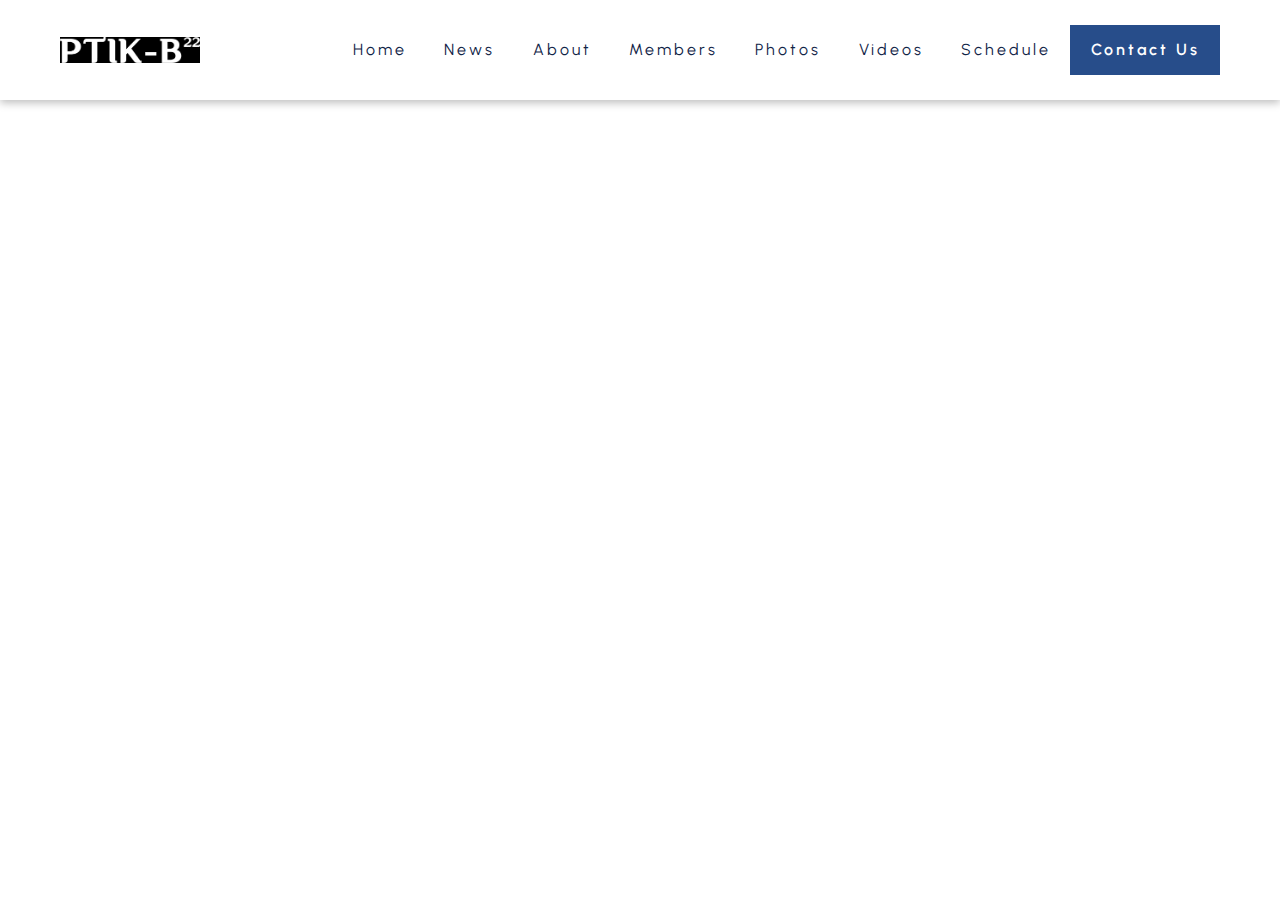
==== index.html @ fecac458 "Membuat Navbar" ====
<!doctype html>
<html lang="en">
  <head>
    <!-- Required meta tags -->
    <meta charset="utf-8">
    <meta name="viewport" content="width=device-width, initial-scale=1">

    <!-- Bootstrap CSS -->
    <link rel="stylesheet" href="./css/bootstrap.min.css">
    <link rel="stylesheet" href="./fonts/css/all.css">
    <link rel="stylesheet" href="./css/style.css">

    <title>PTIK B 22</title>
  </head>

  <body>
    
    <!--Navbar-->
    <header>
      <div class="container-fluid">
        <div class="navb-logo">
          <img src="./images/logo.png" alt="Logo">
        </div>

        <div class="navb-items d-none d-xl-flex">
          <div class="item">
            <a href="">Home</a>
          </div>
          <div class="item">
            <a href="">News</a>
          </div>
          <div class="item">
            <a href="">About</a>
          </div>
          <div class="item">
            <a href="">Members</a>
          </div>
          <div class="item">
            <a href="">Photos</a>
          </div>
          <div class="item">
            <a href="">Videos</a>
          </div>
          <div class="item">
            <a href="">Schedule</a>
          </div>
          <div class="item-button">
            <a href="" type="button">Contact Us</a>
          </div>
        </div>

        <!-- Button trigger modal -->
        <div class="mobile-toggler d-lg-none">
          <a href="#" data-bs-toggle="modal" data-bs-target="#navbModal ">
            <i class="fa-solid fa-bars"></i>
          </a>
        </div>

        <!-- Modal -->
        <div class="modal fade" id="navbModal" tabindex="-1" aria-labelledby="exampleModalLabel" aria-hidden="true">
          <div class="modal-dialog">
            <div class="modal-content">

              <div class="modal-header">
                <img src="./images/logo.png" alt="Logo">
                <button type="button" class="btn-close" data-bs-dismiss="modal" aria-label="Close"><i class="fa-solid fa-x"></i></button>
              </div>

              <div class="modal-body">
                <div class="modal-line">
                  <a href=""><i class="fa-solid fa-house"></i> Home</a>
                </div>
                <div class="modal-line">
                  <a href=""><i class="fa-solid fa-newspaper"></i> News</a>
                </div>
                <div class="modal-line">
                  <a href=""><i class="fa-solid fa-info"></i> About</a>
                </div>
                <div class="modal-line">
                  <a href=""><i class="fa-solid fa-user"></i> Members</a>
                </div>
                <div class="modal-line">
                  <a href=""><i class="fa-solid fa-image"></i> Photos</a>
                </div>
                <div class="modal-line">
                  <a href=""><i class="fa-solid fa-video"></i> Videos</a>
                </div>
                <div class="modal-line">
                  <a href=""><i class="fa-solid fa-calendar-days"></i> Schedule</a>
                </div>
                
                <a href="" class="navb-button" type="button">Contact Us</a>
                
              </div>

              <div class="mobile-modal-footer">
                <a href="" target="_blank"><i class="fa-brands fa-instagram"></i></a>
                <a href="" target="_blank"><i class="fa-brands fa-youtube"></i></a>
              </div>

            </div>
          </div>
        </div>
      </div>
    </header>

    <section>
      <div>
        <video src="./videos/vid.MP4" autoplay muted loop class="videocuy"></video>
      </div>
    </section>


    <!--JS-->
    <script src="./js/bootstrap.bundle.min.js"></script>

</html>
---- css/style.css ----
@import url('https://fonts.googleapis.com/css2?family=Urbanist:wght@300;400;500;600;700&display=swap');

body{
    font-family: 'Urbanist', sans-serif;
    overflow-x: hidden;
}

a{
    text-decoration: none;
    color: currentColor;
}

a:hover{
    color: currentColor;
}

header{
    width: 100vw;
    height: 100px;
    background-color: #fff;
    box-shadow: 0px 3px 8px rgba(0, 0, 0, 25%);
    display: flex;
    align-items: center;
}

header .container-fluid{
    width: 100%;
    padding: 0 60px;
    display: flex;
    align-items: center;
    justify-content: space-between;
}

header .navb-logo img{
    background-color: black;
    width: 140px;
    height: auto;
}

header .navb-items{
    display: flex;
    align-items: center;
    justify-content: flex-end;
    letter-spacing: 3px;
}

header .item{
    text-align: center;
    margin-inline: 3%;
    letter-spacing: 3px;
    color: #102447;
    padding: 5px 0;
    transition: all .1s ease;
    border-bottom: 0px solid #64d6f4;
    border-top: 0px solid #64d6f4;
    cursor: pointer;
}

header .item:hover{
    border-bottom: 3px solid #64d6f4;
    border-top: 3px solid #64d6f4;
}

header .item-button a{
    background-color: #274d8a;
    width: 150px;
    height: 50px;
    display: flex;
    justify-content: center;
    align-items: center;
    font-size: 16px;
    font-weight: 600;
    color: #fff;
    transition: all .5s ease;
}

header .item-button a:hover{
    background-color: #64d6f4;
}

.modal-dialog{
    margin: 0;
    width: 100%;
}

.modal-content{
    border-radius: 0;
    height: 100vh;
    overflow-y: scroll;
    background-color: #102447;
}

.modal-header{
    display: flex;
    justify-content: space-between;
    align-items: center;
    width: 88%;
    margin: 0 auto;
    padding-bottom: 16px;
    border-bottom: 2px solid #fefefe;
}

.modal-header img{
    width: 140px;
    height: auto;
    margin-top: 17.5px;
}

.modal-header .btn-close{
    background: transparent;
    opacity: 1;
}

.modal-header i{
    color: #fefefe;
    font-size: 20px;
}

.modal-body{
    width: 88%;
    margin: 0 auto;
    padding: 75px 0 0 0;
    flex: unset;
}

.modal-body .modal-line{
    width: 100%;
    display: flex;
    align-items: center;
    justify-content: center;
    padding: 7px 0;
    margin-bottom: 30px;
    cursor: pointer;
    transition: all .5s ease;
    color: #274d8a;
    border-bottom: 1px solid #274d8a;
}

.modal-body .modal-line:hover{
    color: #fefefe;
    border-bottom: 1px solid #fefefe;
}

.modal-line a{
    font-size: 15px;
    font-weight: 500;
    letter-spacing: 2.5px;
    color: #fefefe;
}

.modal-line i{
    color: currentColor;
    font-size: 20px;
    width: 20px;
    margin-right: 15px;
    padding: 0 0 3px 3px;
}

.navb-button{
    width: 100%;
    height: 40px;
    background-color: #fefefe;
    display: flex;
    justify-content: center;
    align-items: center;
    font-size: 15px;
    font-weight: 700;
    color: #274d8a;
    letter-spacing: 2px;
    transition: all .5s ease;
}

.navb-button:hover{
    background-color: #274d8a;
    color: #fefefe;
}

.mobile-modal-footer{
    margin: 0 auto;
    padding: 20% 0;
    font-size: 25px;
    color: #274d8a;
}

.mobile-modal-footer a:hover{
    color: #fefefe;
}

.videocuy{
    width: 100%;
}
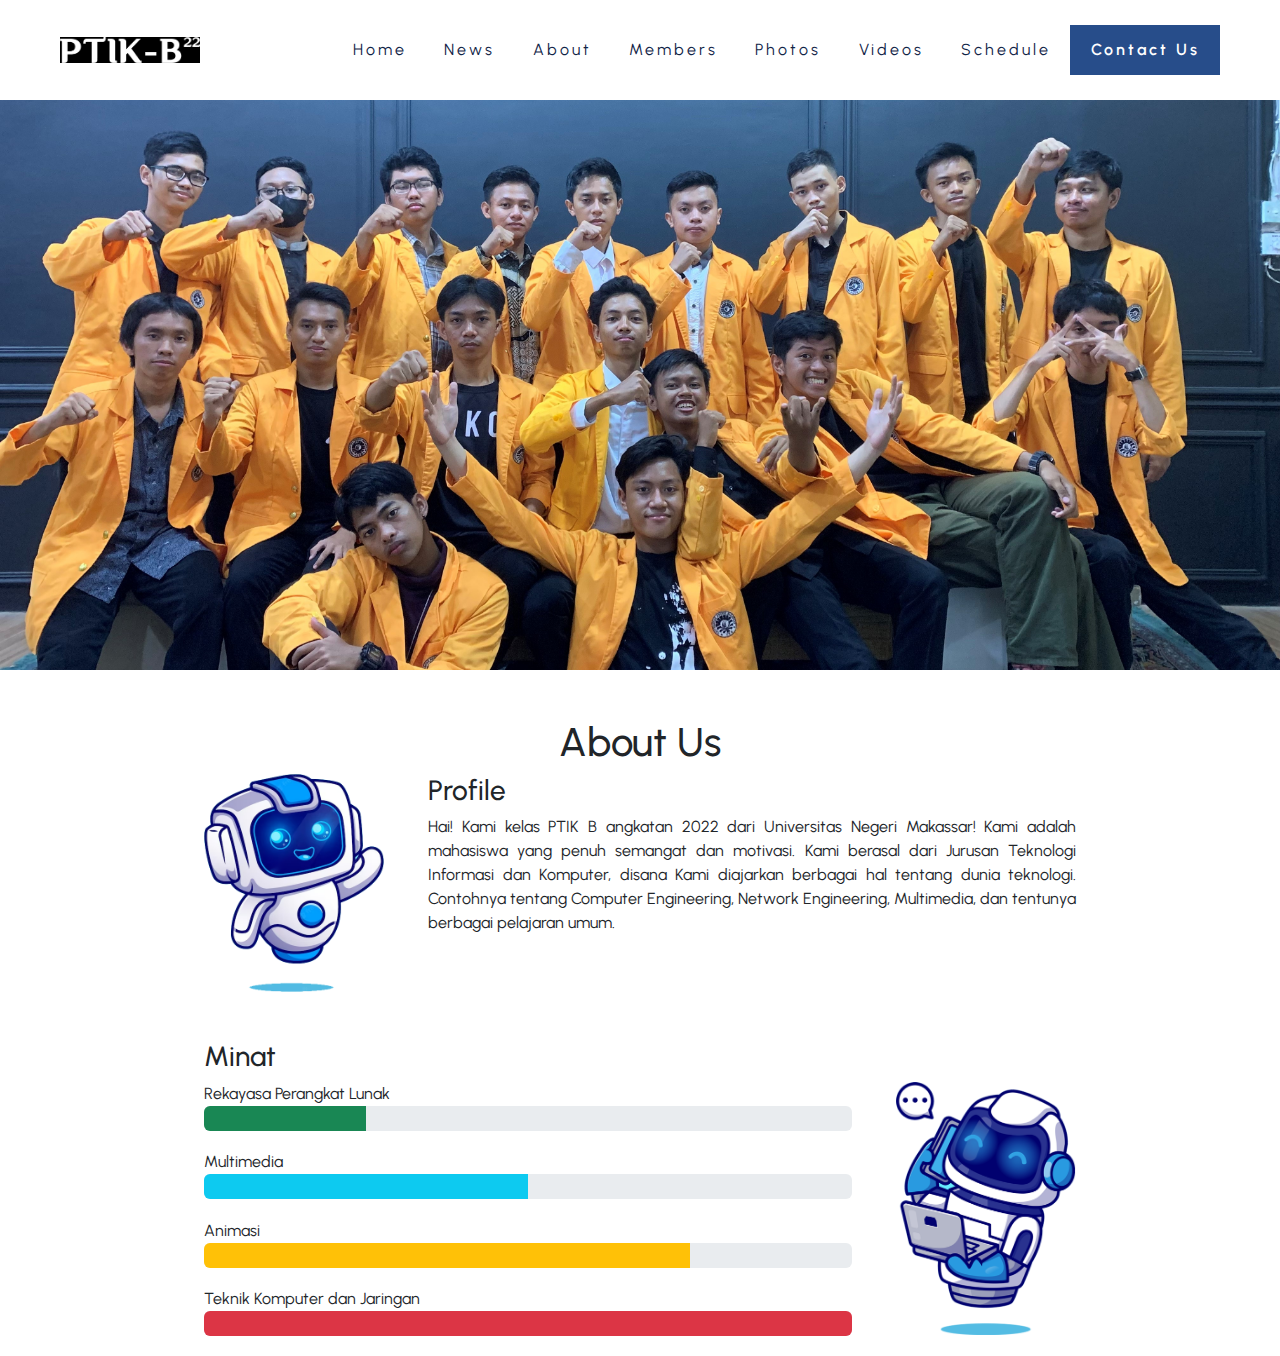
==== commit ef7a7a8e: "Menambah About Us" ====
--- a/index.html
+++ b/index.html
@@ -104,11 +104,53 @@
       </div>
     </header>
 
-    <section>
-      <div>
-        <video src="./videos/vid.MP4" autoplay muted loop class="videocuy"></video>
+    <div>
+      <!-- <video src="./videos/vid.MP4" autoplay muted loop class="videocuy"></video> -->
+      <img src="./images/pic2.jpg" alt="" style="width: 100%;">
+    </div>
+
+    <!-- About -->
+    <div class="about mt-5">
+      <div class="container">
+        <h1>About Us</h1>
+
+        <div class="row">
+          <div class="col-md-3">
+            <img src="./images/mascot1.png" alt="">
+          </div>
+          <div class="col-md-9">
+            <h3>Profile</h3>
+            <p>Hai! Kami kelas PTIK B angkatan 2022 dari Universitas Negeri Makassar! Kami adalah mahasiswa yang penuh semangat dan motivasi. Kami berasal dari Jurusan Teknologi Informasi dan Komputer, disana Kami diajarkan berbagai hal tentang dunia teknologi. Contohnya tentang Computer Engineering, Network Engineering, Multimedia, dan tentunya berbagai pelajaran umum.</p>
+          </div>
+        </div>
+
+        <div class="row mt-5">
+          <h3>Minat</h3>
+          <div class="col-md-9">
+            <p class="mb-0">Rekayasa Perangkat Lunak</p>
+            <div class="progress" role="progressbar" aria-label="Success example" aria-valuenow="25" aria-valuemin="0" aria-valuemax="100">
+              <div class="progress-bar bg-success" style="width: 25%"></div>
+            </div>
+            <p class="mb-0">Multimedia</p>
+            <div class="progress" role="progressbar" aria-label="Info example" aria-valuenow="50" aria-valuemin="0" aria-valuemax="100">
+              <div class="progress-bar bg-info" style="width: 50%"></div>
+            </div>
+            <p class="mb-0">Animasi</p>
+            <div class="progress" role="progressbar" aria-label="Warning example" aria-valuenow="75" aria-valuemin="0" aria-valuemax="100">
+              <div class="progress-bar bg-warning" style="width: 75%"></div>
+            </div>
+            <p class="mb-0">Teknik Komputer dan Jaringan</p>
+            <div class="progress" role="progressbar" aria-label="Danger example" aria-valuenow="100" aria-valuemin="0" aria-valuemax="100">
+              <div class="progress-bar bg-danger" style="width: 100%"></div>
+            </div>
+          </div>
+          <div class="col-md-3">
+            <img src="./images/mascot2.png" alt="" style="float: right;">
+          </div>
+        </div>
+
       </div>
-    </section>
+    </div>
 
 
     <!--JS-->
--- a/css/style.css
+++ b/css/style.css
@@ -188,4 +188,25 @@
 
 .videocuy{
     width: 100%;
+}
+
+.about .container{
+    width: 70%;
+}
+
+.about h1{
+    text-align: center;
+}
+
+.about p{
+    text-align: justify;
+}
+
+.about img{
+    width: 90%;
+}
+
+.progress{
+    height: 25px;
+    margin-bottom: 3%;
 }